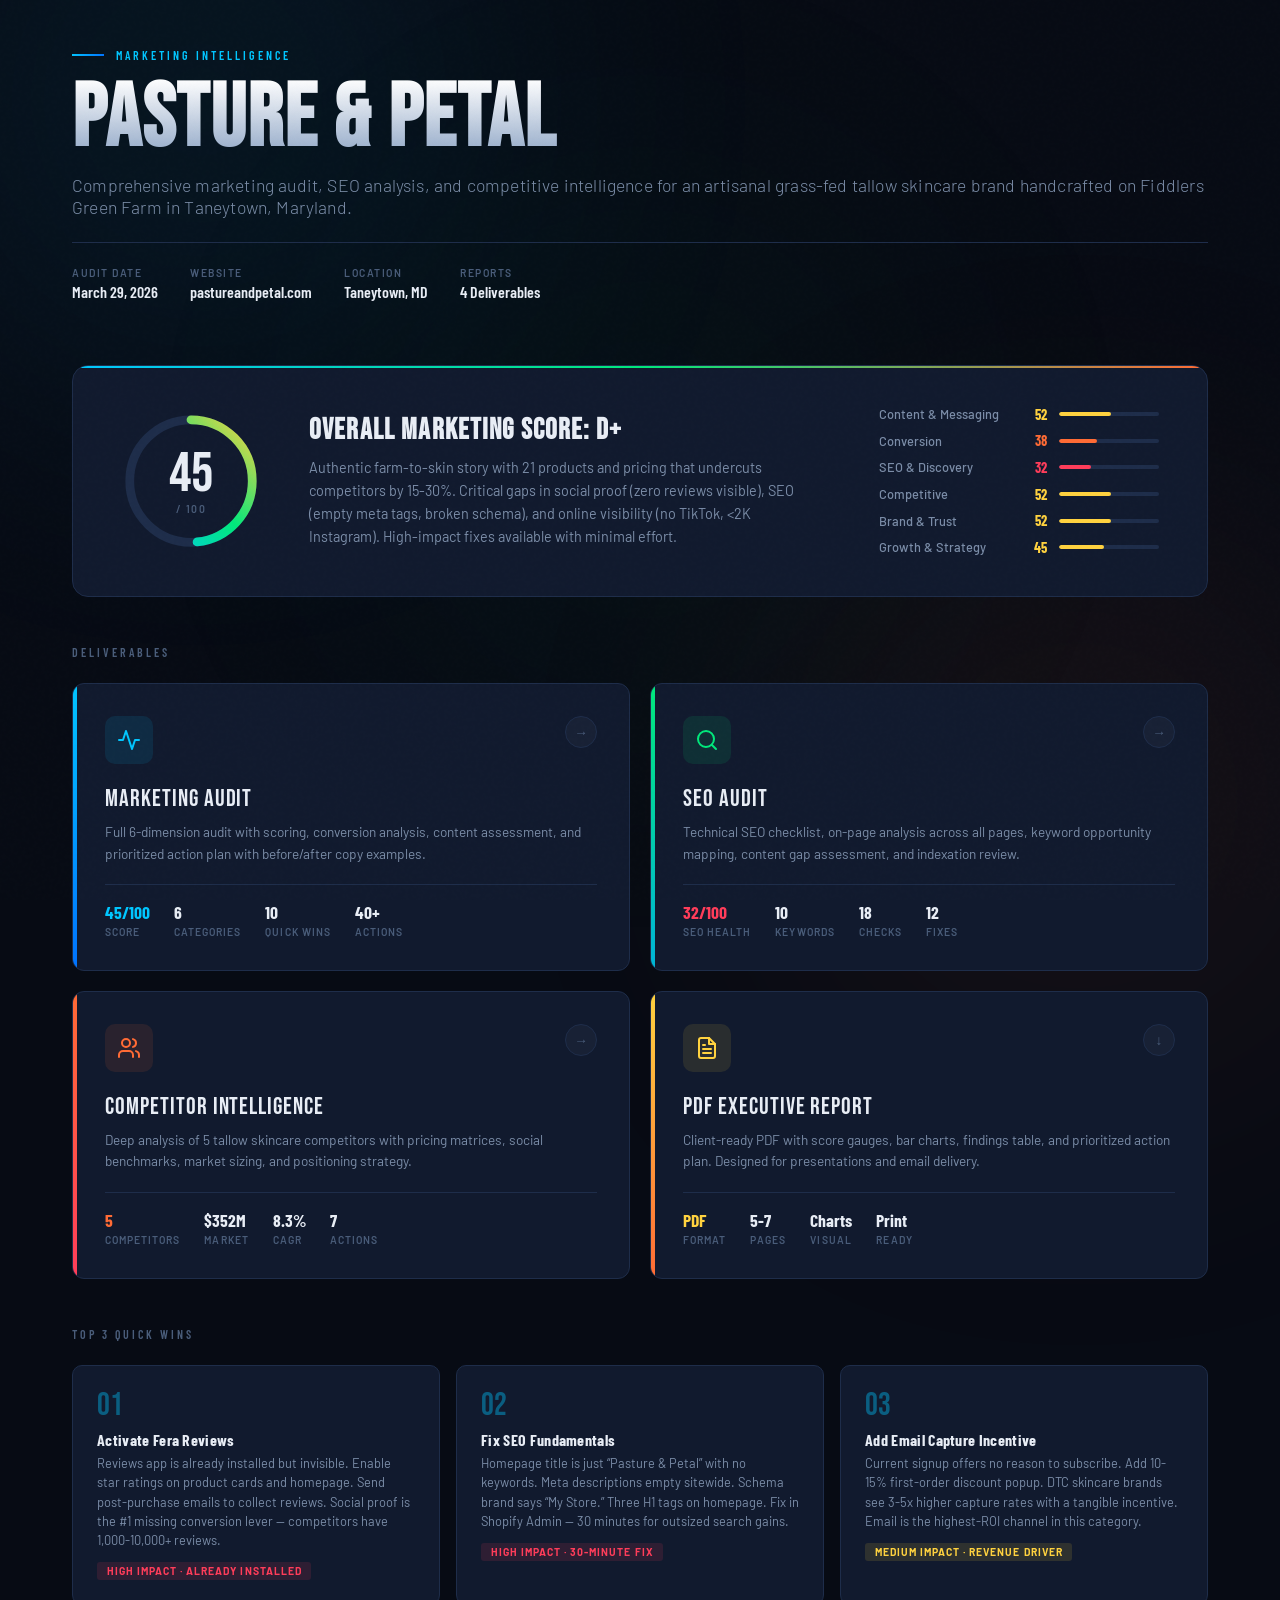
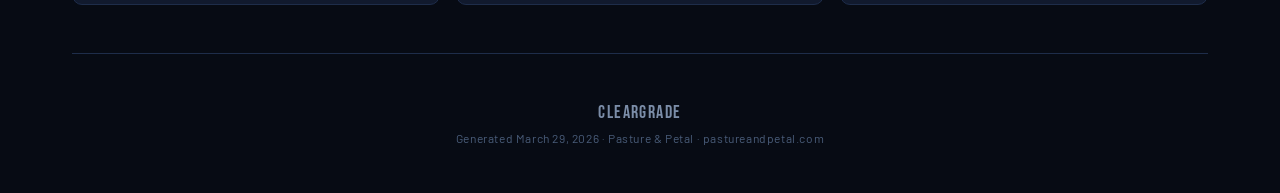
==== index.html @ 1388eb9d "feat: Pasture & Petal marketing intelligence audit Full ClearGrade marketing audit for pastureandpet" ====
<!DOCTYPE html>
<html lang="en">
<head>
<meta charset="UTF-8">
<meta name="viewport" content="width=device-width, initial-scale=1.0">
<title>Pasture &amp; Petal | Marketing Intelligence Dashboard</title>
<link rel="preconnect" href="https://fonts.googleapis.com">
<link rel="preconnect" href="https://fonts.gstatic.com" crossorigin>
<link href="https://fonts.googleapis.com/css2?family=Bebas+Neue&family=Barlow:wght@300;400;500;600;700&family=Barlow+Condensed:wght@400;600;700&display=swap" rel="stylesheet">
<style>
:root {
  --bg-deep: #070b14;
  --bg-primary: #0c1220;
  --bg-card: #111a2e;
  --bg-card-hover: #162038;
  --border: #1e2d4a;
  --border-glow: #2a4a7f;
  --text-primary: #e8edf5;
  --text-secondary: #7b8da8;
  --text-muted: #4a5d7a;
  --accent: #00c6ff;
  --accent-warm: #ff6b35;
  --accent-green: #00e87b;
  --accent-yellow: #ffd23f;
  --accent-red: #ff3d5a;
  --gradient-accent: linear-gradient(135deg, #00c6ff 0%, #0072ff 100%);
  --gradient-warm: linear-gradient(135deg, #ff6b35 0%, #ff3d5a 100%);
  --gradient-green: linear-gradient(135deg, #00e87b 0%, #00b4d8 100%);
  --noise: url("data:image/svg+xml,%3Csvg viewBox='0 0 256 256' xmlns='http://www.w3.org/2000/svg'%3E%3Cfilter id='n'%3E%3CfeTurbulence type='fractalNoise' baseFrequency='0.9' numOctaves='4' stitchTiles='stitch'/%3E%3C/filter%3E%3Crect width='100%25' height='100%25' filter='url(%23n)' opacity='0.04'/%3E%3C/svg%3E");
}

* { margin: 0; padding: 0; box-sizing: border-box; }

body {
  font-family: 'Barlow', sans-serif;
  background: var(--bg-deep);
  color: var(--text-primary);
  min-height: 100vh;
  overflow-x: hidden;
}

body::before {
  content: '';
  position: fixed;
  inset: 0;
  background-image: var(--noise);
  opacity: 0.3;
  pointer-events: none;
  z-index: 1000;
}

.ambient-glow {
  position: fixed;
  width: 600px;
  height: 600px;
  border-radius: 50%;
  filter: blur(150px);
  opacity: 0.07;
  pointer-events: none;
  z-index: 0;
}
.glow-1 { top: -200px; left: -100px; background: var(--accent); }
.glow-2 { bottom: -200px; right: -100px; background: var(--accent-warm); }
.glow-3 { top: 50%; left: 50%; transform: translate(-50%, -50%); background: var(--accent-green); opacity: 0.03; }

.container {
  max-width: 1200px;
  margin: 0 auto;
  padding: 0 2rem;
  position: relative;
  z-index: 1;
}

/* HEADER */
.header { padding: 3rem 0 1rem; position: relative; }
.header-tag {
  font-family: 'Barlow Condensed', sans-serif;
  font-size: 0.75rem;
  font-weight: 600;
  letter-spacing: 0.25em;
  text-transform: uppercase;
  color: var(--accent);
  display: flex;
  align-items: center;
  gap: 0.75rem;
  margin-bottom: 1rem;
  opacity: 0;
  animation: fadeSlideUp 0.6s ease forwards 0.1s;
}
.header-tag::before {
  content: '';
  width: 32px;
  height: 2px;
  background: var(--gradient-accent);
}
.header-title {
  font-family: 'Bebas Neue', sans-serif;
  font-size: clamp(3rem, 7vw, 5.5rem);
  line-height: 0.95;
  letter-spacing: 0.02em;
  background: linear-gradient(180deg, #ffffff 0%, #8ba3c4 100%);
  -webkit-background-clip: text;
  -webkit-text-fill-color: transparent;
  background-clip: text;
  opacity: 0;
  animation: fadeSlideUp 0.6s ease forwards 0.2s;
}
.header-subtitle {
  font-family: 'Barlow', sans-serif;
  font-size: 1.1rem;
  font-weight: 300;
  color: var(--text-secondary);
  margin-top: 0.75rem;
  letter-spacing: 0.01em;
  opacity: 0;
  animation: fadeSlideUp 0.6s ease forwards 0.35s;
}
.header-meta {
  display: flex;
  gap: 2rem;
  margin-top: 1.5rem;
  padding-top: 1.5rem;
  border-top: 1px solid var(--border);
  opacity: 0;
  animation: fadeSlideUp 0.6s ease forwards 0.45s;
}
.meta-item { display: flex; flex-direction: column; gap: 0.2rem; }
.meta-label {
  font-size: 0.65rem;
  font-weight: 600;
  letter-spacing: 0.15em;
  text-transform: uppercase;
  color: var(--text-muted);
}
.meta-value {
  font-family: 'Barlow Condensed', sans-serif;
  font-size: 1rem;
  font-weight: 600;
  color: var(--text-primary);
}

/* SCORE HERO */
.score-section { margin: 3rem 0; opacity: 0; animation: fadeSlideUp 0.6s ease forwards 0.55s; }
.score-banner {
  background: var(--bg-card);
  border: 1px solid var(--border);
  border-radius: 16px;
  padding: 2.5rem 3rem;
  display: grid;
  grid-template-columns: auto 1fr auto;
  align-items: center;
  gap: 3rem;
  position: relative;
  overflow: hidden;
}
.score-banner::before {
  content: '';
  position: absolute;
  top: 0; left: 0; right: 0;
  height: 2px;
  background: linear-gradient(90deg, var(--accent) 0%, var(--accent-green) 50%, var(--accent-warm) 100%);
}
.score-gauge { width: 140px; height: 140px; position: relative; }
.score-gauge svg { width: 100%; height: 100%; transform: rotate(-90deg); }
.score-gauge-bg { fill: none; stroke: var(--border); stroke-width: 8; }
.score-gauge-fill {
  fill: none;
  stroke: url(#scoreGradient);
  stroke-width: 8;
  stroke-linecap: round;
  stroke-dasharray: 377;
  stroke-dashoffset: 377;
  animation: gaugeAnimate 1.5s ease-out forwards 0.8s;
}
.score-number {
  position: absolute;
  inset: 0;
  display: flex;
  flex-direction: column;
  align-items: center;
  justify-content: center;
}
.score-number .num {
  font-family: 'Bebas Neue', sans-serif;
  font-size: 3.5rem;
  line-height: 1;
  color: var(--text-primary);
}
.score-number .label {
  font-size: 0.65rem;
  font-weight: 600;
  letter-spacing: 0.15em;
  text-transform: uppercase;
  color: var(--text-muted);
}
.score-details h2 {
  font-family: 'Bebas Neue', sans-serif;
  font-size: 1.8rem;
  letter-spacing: 0.04em;
  margin-bottom: 0.5rem;
}
.score-details p {
  font-size: 0.9rem;
  color: var(--text-secondary);
  line-height: 1.6;
  max-width: 500px;
}
.score-categories { display: flex; flex-direction: column; gap: 0.6rem; min-width: 280px; }
.cat-row {
  display: grid;
  grid-template-columns: 1fr auto 100px;
  align-items: center;
  gap: 0.75rem;
  font-size: 0.8rem;
}
.cat-name { color: var(--text-secondary); font-weight: 500; }
.cat-score { font-family: 'Barlow Condensed', sans-serif; font-weight: 700; font-size: 0.9rem; }
.cat-bar { height: 4px; background: var(--border); border-radius: 2px; overflow: hidden; }
.cat-bar-fill { height: 100%; border-radius: 2px; transition: width 1.2s ease; width: 0; }

/* REPORT CARDS */
.reports-section { margin: 3rem 0; }
.section-label {
  font-family: 'Barlow Condensed', sans-serif;
  font-size: 0.75rem;
  font-weight: 600;
  letter-spacing: 0.25em;
  text-transform: uppercase;
  color: var(--text-muted);
  margin-bottom: 1.5rem;
  opacity: 0;
  animation: fadeSlideUp 0.6s ease forwards 0.65s;
}
.reports-grid { display: grid; grid-template-columns: repeat(2, 1fr); gap: 1.25rem; }
.report-card {
  background: var(--bg-card);
  border: 1px solid var(--border);
  border-radius: 12px;
  padding: 2rem;
  text-decoration: none;
  color: inherit;
  position: relative;
  overflow: hidden;
  transition: all 0.3s ease;
  opacity: 0;
  animation: fadeSlideUp 0.5s ease forwards;
}
.report-card:nth-child(1) { animation-delay: 0.7s; }
.report-card:nth-child(2) { animation-delay: 0.8s; }
.report-card:nth-child(3) { animation-delay: 0.9s; }
.report-card:nth-child(4) { animation-delay: 1.0s; }
.report-card::before {
  content: '';
  position: absolute;
  top: 0; left: 0;
  width: 4px; height: 100%;
  border-radius: 2px 0 0 2px;
  transition: width 0.3s ease;
}
.report-card:hover { border-color: var(--border-glow); background: var(--bg-card-hover); transform: translateY(-2px); }
.report-card:hover::before { width: 6px; }
.card-accent-blue::before { background: var(--gradient-accent); }
.card-accent-green::before { background: var(--gradient-green); }
.card-accent-warm::before { background: var(--gradient-warm); }
.card-accent-yellow::before { background: linear-gradient(180deg, var(--accent-yellow) 0%, var(--accent-warm) 100%); }
.card-icon {
  width: 48px; height: 48px;
  border-radius: 10px;
  display: flex;
  align-items: center;
  justify-content: center;
  margin-bottom: 1.25rem;
  font-size: 1.3rem;
}
.card-accent-blue .card-icon { background: rgba(0,198,255,0.1); color: var(--accent); }
.card-accent-green .card-icon { background: rgba(0,232,123,0.1); color: var(--accent-green); }
.card-accent-warm .card-icon { background: rgba(255,107,53,0.1); color: var(--accent-warm); }
.card-accent-yellow .card-icon { background: rgba(255,210,63,0.1); color: var(--accent-yellow); }
.card-title {
  font-family: 'Bebas Neue', sans-serif;
  font-size: 1.5rem;
  letter-spacing: 0.04em;
  margin-bottom: 0.5rem;
}
.card-desc { font-size: 0.85rem; color: var(--text-secondary); line-height: 1.6; margin-bottom: 1.25rem; }
.card-stats { display: flex; gap: 1.5rem; padding-top: 1rem; border-top: 1px solid var(--border); }
.card-stat { display: flex; flex-direction: column; gap: 0.15rem; }
.card-stat-value { font-family: 'Barlow Condensed', sans-serif; font-size: 1.1rem; font-weight: 700; }
.card-stat-label { font-size: 0.65rem; font-weight: 600; letter-spacing: 0.1em; text-transform: uppercase; color: var(--text-muted); }
.card-arrow {
  position: absolute;
  top: 2rem; right: 2rem;
  width: 32px; height: 32px;
  border-radius: 50%;
  background: rgba(255,255,255,0.03);
  border: 1px solid var(--border);
  display: flex;
  align-items: center;
  justify-content: center;
  color: var(--text-muted);
  font-size: 0.85rem;
  transition: all 0.3s ease;
}
.report-card:hover .card-arrow { background: rgba(255,255,255,0.08); color: var(--text-primary); transform: translateX(2px); }

/* QUICK WINS */
.quickwins-section { margin: 3rem 0; opacity: 0; animation: fadeSlideUp 0.5s ease forwards 1.1s; }
.quickwins-grid { display: grid; grid-template-columns: repeat(3, 1fr); gap: 1rem; }
.qw-card { background: var(--bg-card); border: 1px solid var(--border); border-radius: 10px; padding: 1.5rem; }
.qw-number { font-family: 'Bebas Neue', sans-serif; font-size: 2rem; color: var(--accent); opacity: 0.4; line-height: 1; margin-bottom: 0.5rem; }
.qw-title { font-family: 'Barlow Condensed', sans-serif; font-size: 1rem; font-weight: 700; letter-spacing: 0.02em; margin-bottom: 0.35rem; }
.qw-desc { font-size: 0.8rem; color: var(--text-secondary); line-height: 1.5; }
.qw-impact {
  display: inline-block;
  margin-top: 0.75rem;
  font-size: 0.65rem;
  font-weight: 700;
  letter-spacing: 0.1em;
  text-transform: uppercase;
  padding: 0.2rem 0.6rem;
  border-radius: 3px;
}
.impact-high { background: rgba(255,61,90,0.12); color: var(--accent-red); }
.impact-medium { background: rgba(255,210,63,0.12); color: var(--accent-yellow); }

/* FOOTER */
.footer {
  padding: 3rem 0;
  text-align: center;
  border-top: 1px solid var(--border);
  margin-top: 3rem;
  opacity: 0;
  animation: fadeSlideUp 0.5s ease forwards 1.2s;
}
.footer-brand {
  font-family: 'Bebas Neue', sans-serif;
  font-size: 1.1rem;
  letter-spacing: 0.08em;
  color: var(--text-secondary);
  margin-bottom: 0.5rem;
}
.footer-text { font-size: 0.75rem; color: var(--text-muted); letter-spacing: 0.05em; }

/* ANIMATIONS */
@keyframes fadeSlideUp {
  from { opacity: 0; transform: translateY(20px); }
  to { opacity: 1; transform: translateY(0); }
}
/* 45/100: dashoffset = 377 * (1 - 0.45) = 207 */
@keyframes gaugeAnimate { to { stroke-dashoffset: 207; } }

/* RESPONSIVE */
@media (max-width: 900px) {
  .score-banner { grid-template-columns: 1fr; text-align: center; padding: 2rem; gap: 1.5rem; }
  .score-gauge { margin: 0 auto; }
  .score-categories { min-width: unset; }
  .reports-grid { grid-template-columns: 1fr; }
  .quickwins-grid { grid-template-columns: 1fr; }
  .header-meta { flex-wrap: wrap; gap: 1rem; }
}
@media (max-width: 600px) {
  .container { padding: 0 1rem; }
  .score-banner { padding: 1.5rem; }
  .cat-row { grid-template-columns: 1fr auto 60px; }
}
</style>
</head>
<body>

<div class="ambient-glow glow-1"></div>
<div class="ambient-glow glow-2"></div>
<div class="ambient-glow glow-3"></div>

<div class="container">

  <!-- HEADER -->
  <header class="header">
    <div class="header-tag">Marketing Intelligence</div>
    <h1 class="header-title">Pasture &amp; Petal</h1>
    <p class="header-subtitle">Comprehensive marketing audit, SEO analysis, and competitive intelligence for an artisanal grass-fed tallow skincare brand handcrafted on Fiddlers Green Farm in Taneytown, Maryland.</p>
    <div class="header-meta">
      <div class="meta-item">
        <span class="meta-label">Audit Date</span>
        <span class="meta-value">March 29, 2026</span>
      </div>
      <div class="meta-item">
        <span class="meta-label">Website</span>
        <span class="meta-value">pastureandpetal.com</span>
      </div>
      <div class="meta-item">
        <span class="meta-label">Location</span>
        <span class="meta-value">Taneytown, MD</span>
      </div>
      <div class="meta-item">
        <span class="meta-label">Reports</span>
        <span class="meta-value">4 Deliverables</span>
      </div>
    </div>
  </header>

  <!-- SCORE BANNER -->
  <section class="score-section">
    <div class="score-banner">
      <div class="score-gauge">
        <svg viewBox="0 0 128 128">
          <defs>
            <linearGradient id="scoreGradient" x1="0%" y1="0%" x2="100%" y2="100%">
              <stop offset="0%" style="stop-color:#00c6ff"/>
              <stop offset="50%" style="stop-color:#00e87b"/>
              <stop offset="100%" style="stop-color:#ffd23f"/>
            </linearGradient>
          </defs>
          <circle class="score-gauge-bg" cx="64" cy="64" r="56"/>
          <circle class="score-gauge-fill" cx="64" cy="64" r="56"/>
        </svg>
        <div class="score-number">
          <span class="num">45</span>
          <span class="label">/ 100</span>
        </div>
      </div>
      <div class="score-details">
        <h2>Overall Marketing Score: D+</h2>
        <p>Authentic farm-to-skin story with 21 products and pricing that undercuts competitors by 15-30%. Critical gaps in social proof (zero reviews visible), SEO (empty meta tags, broken schema), and online visibility (no TikTok, &lt;2K Instagram). High-impact fixes available with minimal effort.</p>
      </div>
      <div class="score-categories">
        <div class="cat-row">
          <span class="cat-name">Content &amp; Messaging</span>
          <span class="cat-score" style="color: var(--accent-yellow)">52</span>
          <div class="cat-bar"><div class="cat-bar-fill" data-width="52" style="background: var(--accent-yellow)"></div></div>
        </div>
        <div class="cat-row">
          <span class="cat-name">Conversion</span>
          <span class="cat-score" style="color: var(--accent-warm)">38</span>
          <div class="cat-bar"><div class="cat-bar-fill" data-width="38" style="background: var(--accent-warm)"></div></div>
        </div>
        <div class="cat-row">
          <span class="cat-name">SEO &amp; Discovery</span>
          <span class="cat-score" style="color: var(--accent-red)">32</span>
          <div class="cat-bar"><div class="cat-bar-fill" data-width="32" style="background: var(--accent-red)"></div></div>
        </div>
        <div class="cat-row">
          <span class="cat-name">Competitive</span>
          <span class="cat-score" style="color: var(--accent-yellow)">52</span>
          <div class="cat-bar"><div class="cat-bar-fill" data-width="52" style="background: var(--accent-yellow)"></div></div>
        </div>
        <div class="cat-row">
          <span class="cat-name">Brand &amp; Trust</span>
          <span class="cat-score" style="color: var(--accent-yellow)">52</span>
          <div class="cat-bar"><div class="cat-bar-fill" data-width="52" style="background: var(--accent-yellow)"></div></div>
        </div>
        <div class="cat-row">
          <span class="cat-name">Growth &amp; Strategy</span>
          <span class="cat-score" style="color: var(--accent-yellow)">45</span>
          <div class="cat-bar"><div class="cat-bar-fill" data-width="45" style="background: var(--accent-yellow)"></div></div>
        </div>
      </div>
    </div>
  </section>

  <!-- REPORTS -->
  <section class="reports-section">
    <div class="section-label">Deliverables</div>
    <div class="reports-grid">

      <a href="marketing-audit.html" class="report-card card-accent-blue">
        <div class="card-arrow">&rarr;</div>
        <div class="card-icon">
          <svg width="24" height="24" viewBox="0 0 24 24" fill="none" stroke="currentColor" stroke-width="2" stroke-linecap="round" stroke-linejoin="round"><path d="M22 12h-4l-3 9L9 3l-3 9H2"/></svg>
        </div>
        <div class="card-title">Marketing Audit</div>
        <div class="card-desc">Full 6-dimension audit with scoring, conversion analysis, content assessment, and prioritized action plan with before/after copy examples.</div>
        <div class="card-stats">
          <div class="card-stat">
            <span class="card-stat-value" style="color: var(--accent)">45/100</span>
            <span class="card-stat-label">Score</span>
          </div>
          <div class="card-stat">
            <span class="card-stat-value">6</span>
            <span class="card-stat-label">Categories</span>
          </div>
          <div class="card-stat">
            <span class="card-stat-value">10</span>
            <span class="card-stat-label">Quick Wins</span>
          </div>
          <div class="card-stat">
            <span class="card-stat-value">40+</span>
            <span class="card-stat-label">Actions</span>
          </div>
        </div>
      </a>

      <a href="seo-audit.html" class="report-card card-accent-green">
        <div class="card-arrow">&rarr;</div>
        <div class="card-icon">
          <svg width="24" height="24" viewBox="0 0 24 24" fill="none" stroke="currentColor" stroke-width="2" stroke-linecap="round" stroke-linejoin="round"><circle cx="11" cy="11" r="8"/><path d="m21 21-4.3-4.3"/></svg>
        </div>
        <div class="card-title">SEO Audit</div>
        <div class="card-desc">Technical SEO checklist, on-page analysis across all pages, keyword opportunity mapping, content gap assessment, and indexation review.</div>
        <div class="card-stats">
          <div class="card-stat">
            <span class="card-stat-value" style="color: var(--accent-red)">32/100</span>
            <span class="card-stat-label">SEO Health</span>
          </div>
          <div class="card-stat">
            <span class="card-stat-value">10</span>
            <span class="card-stat-label">Keywords</span>
          </div>
          <div class="card-stat">
            <span class="card-stat-value">18</span>
            <span class="card-stat-label">Checks</span>
          </div>
          <div class="card-stat">
            <span class="card-stat-value">12</span>
            <span class="card-stat-label">Fixes</span>
          </div>
        </div>
      </a>

      <a href="competitor-report.html" class="report-card card-accent-warm">
        <div class="card-arrow">&rarr;</div>
        <div class="card-icon">
          <svg width="24" height="24" viewBox="0 0 24 24" fill="none" stroke="currentColor" stroke-width="2" stroke-linecap="round" stroke-linejoin="round"><path d="M16 21v-2a4 4 0 0 0-4-4H6a4 4 0 0 0-4 4v2"/><circle cx="9" cy="7" r="4"/><path d="M22 21v-2a4 4 0 0 0-3-3.87"/><path d="M16 3.13a4 4 0 0 1 0 7.75"/></svg>
        </div>
        <div class="card-title">Competitor Intelligence</div>
        <div class="card-desc">Deep analysis of 5 tallow skincare competitors with pricing matrices, social benchmarks, market sizing, and positioning strategy.</div>
        <div class="card-stats">
          <div class="card-stat">
            <span class="card-stat-value" style="color: var(--accent-warm)">5</span>
            <span class="card-stat-label">Competitors</span>
          </div>
          <div class="card-stat">
            <span class="card-stat-value">$352M</span>
            <span class="card-stat-label">Market</span>
          </div>
          <div class="card-stat">
            <span class="card-stat-value">8.3%</span>
            <span class="card-stat-label">CAGR</span>
          </div>
          <div class="card-stat">
            <span class="card-stat-value">7</span>
            <span class="card-stat-label">Actions</span>
          </div>
        </div>
      </a>

      <a href="marketing-report.pdf" class="report-card card-accent-yellow" target="_blank">
        <div class="card-arrow">&darr;</div>
        <div class="card-icon">
          <svg width="24" height="24" viewBox="0 0 24 24" fill="none" stroke="currentColor" stroke-width="2" stroke-linecap="round" stroke-linejoin="round"><path d="M14 2H6a2 2 0 0 0-2 2v16a2 2 0 0 0 2 2h12a2 2 0 0 0 2-2V8z"/><polyline points="14 2 14 8 20 8"/><line x1="16" y1="13" x2="8" y2="13"/><line x1="16" y1="17" x2="8" y2="17"/><polyline points="10 9 9 9 8 9"/></svg>
        </div>
        <div class="card-title">PDF Executive Report</div>
        <div class="card-desc">Client-ready PDF with score gauges, bar charts, findings table, and prioritized action plan. Designed for presentations and email delivery.</div>
        <div class="card-stats">
          <div class="card-stat">
            <span class="card-stat-value" style="color: var(--accent-yellow)">PDF</span>
            <span class="card-stat-label">Format</span>
          </div>
          <div class="card-stat">
            <span class="card-stat-value">5-7</span>
            <span class="card-stat-label">Pages</span>
          </div>
          <div class="card-stat">
            <span class="card-stat-value">Charts</span>
            <span class="card-stat-label">Visual</span>
          </div>
          <div class="card-stat">
            <span class="card-stat-value">Print</span>
            <span class="card-stat-label">Ready</span>
          </div>
        </div>
      </a>

    </div>
  </section>

  <!-- TOP 3 QUICK WINS -->
  <section class="quickwins-section">
    <div class="section-label">Top 3 Quick Wins</div>
    <div class="quickwins-grid">
      <div class="qw-card">
        <div class="qw-number">01</div>
        <div class="qw-title">Activate Fera Reviews</div>
        <div class="qw-desc">Reviews app is already installed but invisible. Enable star ratings on product cards and homepage. Send post-purchase emails to collect reviews. Social proof is the #1 missing conversion lever &mdash; competitors have 1,000-10,000+ reviews.</div>
        <span class="qw-impact impact-high">High Impact &middot; Already Installed</span>
      </div>
      <div class="qw-card">
        <div class="qw-number">02</div>
        <div class="qw-title">Fix SEO Fundamentals</div>
        <div class="qw-desc">Homepage title is just &ldquo;Pasture &amp; Petal&rdquo; with no keywords. Meta descriptions empty sitewide. Schema brand says &ldquo;My Store.&rdquo; Three H1 tags on homepage. Fix in Shopify Admin &mdash; 30 minutes for outsized search gains.</div>
        <span class="qw-impact impact-high">High Impact &middot; 30-Minute Fix</span>
      </div>
      <div class="qw-card">
        <div class="qw-number">03</div>
        <div class="qw-title">Add Email Capture Incentive</div>
        <div class="qw-desc">Current signup offers no reason to subscribe. Add 10-15% first-order discount popup. DTC skincare brands see 3-5x higher capture rates with a tangible incentive. Email is the highest-ROI channel in this category.</div>
        <span class="qw-impact impact-medium">Medium Impact &middot; Revenue Driver</span>
      </div>
    </div>
  </section>

  <!-- FOOTER -->
  <footer class="footer">
    <div class="footer-brand">ClearGrade</div>
    <div class="footer-text">Generated March 29, 2026 &middot; Pasture &amp; Petal &middot; pastureandpetal.com</div>
  </footer>

</div>

<script>
document.addEventListener('DOMContentLoaded', () => {
  setTimeout(() => {
    document.querySelectorAll('.cat-bar-fill').forEach(bar => {
      bar.style.width = bar.dataset.width + '%';
    });
  }, 800);
});
</script>

</body>
</html>
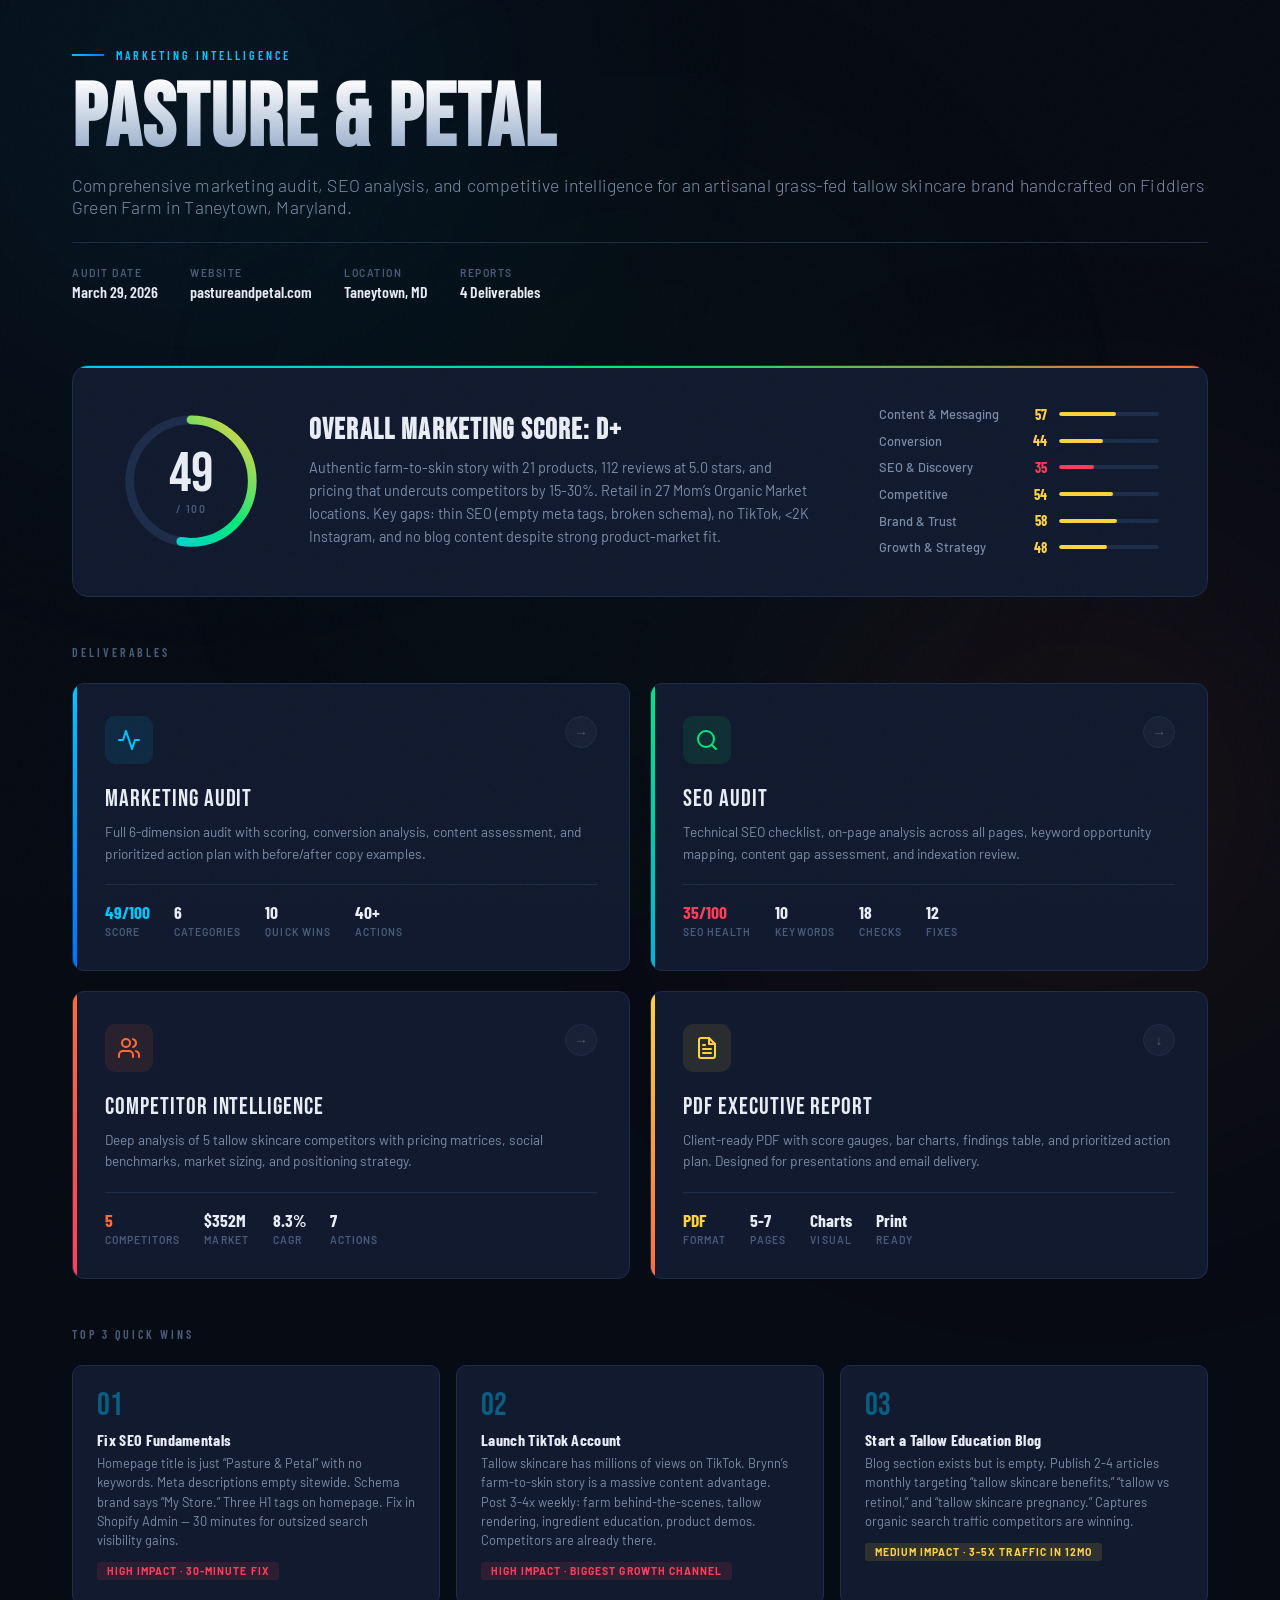
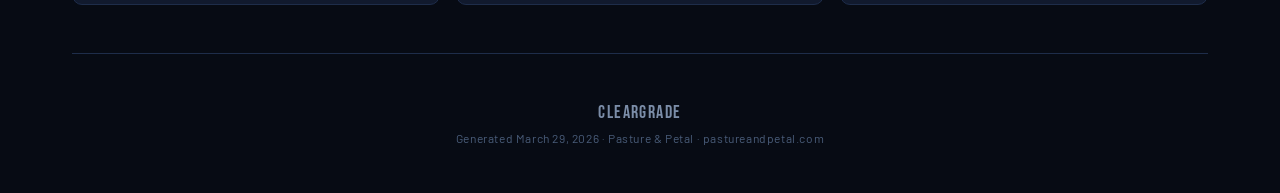
==== commit 5a9a84d2: "fix: correct factual errors found during audit verification QA verification against the live site re" ====
--- a/index.html
+++ b/index.html
@@ -346,8 +346,8 @@
   from { opacity: 0; transform: translateY(20px); }
   to { opacity: 1; transform: translateY(0); }
 }
-/* 45/100: dashoffset = 377 * (1 - 0.45) = 207 */
-@keyframes gaugeAnimate { to { stroke-dashoffset: 207; } }
+/* 49/100: dashoffset = 377 * (1 - 0.49) = 192 */
+@keyframes gaugeAnimate { to { stroke-dashoffset: 192; } }
 
 /* RESPONSIVE */
 @media (max-width: 900px) {
@@ -414,44 +414,44 @@
           <circle class="score-gauge-fill" cx="64" cy="64" r="56"/>
         </svg>
         <div class="score-number">
-          <span class="num">45</span>
+          <span class="num">49</span>
           <span class="label">/ 100</span>
         </div>
       </div>
       <div class="score-details">
         <h2>Overall Marketing Score: D+</h2>
-        <p>Authentic farm-to-skin story with 21 products and pricing that undercuts competitors by 15-30%. Critical gaps in social proof (zero reviews visible), SEO (empty meta tags, broken schema), and online visibility (no TikTok, &lt;2K Instagram). High-impact fixes available with minimal effort.</p>
+        <p>Authentic farm-to-skin story with 21 products, 112 reviews at 5.0 stars, and pricing that undercuts competitors by 15-30%. Retail in 27 Mom&rsquo;s Organic Market locations. Key gaps: thin SEO (empty meta tags, broken schema), no TikTok, &lt;2K Instagram, and no blog content despite strong product-market fit.</p>
       </div>
       <div class="score-categories">
         <div class="cat-row">
           <span class="cat-name">Content &amp; Messaging</span>
-          <span class="cat-score" style="color: var(--accent-yellow)">52</span>
-          <div class="cat-bar"><div class="cat-bar-fill" data-width="52" style="background: var(--accent-yellow)"></div></div>
+          <span class="cat-score" style="color: var(--accent-yellow)">57</span>
+          <div class="cat-bar"><div class="cat-bar-fill" data-width="57" style="background: var(--accent-yellow)"></div></div>
         </div>
         <div class="cat-row">
           <span class="cat-name">Conversion</span>
-          <span class="cat-score" style="color: var(--accent-warm)">38</span>
-          <div class="cat-bar"><div class="cat-bar-fill" data-width="38" style="background: var(--accent-warm)"></div></div>
+          <span class="cat-score" style="color: var(--accent-yellow)">44</span>
+          <div class="cat-bar"><div class="cat-bar-fill" data-width="44" style="background: var(--accent-yellow)"></div></div>
         </div>
         <div class="cat-row">
           <span class="cat-name">SEO &amp; Discovery</span>
-          <span class="cat-score" style="color: var(--accent-red)">32</span>
-          <div class="cat-bar"><div class="cat-bar-fill" data-width="32" style="background: var(--accent-red)"></div></div>
+          <span class="cat-score" style="color: var(--accent-red)">35</span>
+          <div class="cat-bar"><div class="cat-bar-fill" data-width="35" style="background: var(--accent-red)"></div></div>
         </div>
         <div class="cat-row">
           <span class="cat-name">Competitive</span>
-          <span class="cat-score" style="color: var(--accent-yellow)">52</span>
-          <div class="cat-bar"><div class="cat-bar-fill" data-width="52" style="background: var(--accent-yellow)"></div></div>
+          <span class="cat-score" style="color: var(--accent-yellow)">54</span>
+          <div class="cat-bar"><div class="cat-bar-fill" data-width="54" style="background: var(--accent-yellow)"></div></div>
         </div>
         <div class="cat-row">
           <span class="cat-name">Brand &amp; Trust</span>
-          <span class="cat-score" style="color: var(--accent-yellow)">52</span>
-          <div class="cat-bar"><div class="cat-bar-fill" data-width="52" style="background: var(--accent-yellow)"></div></div>
+          <span class="cat-score" style="color: var(--accent-yellow)">58</span>
+          <div class="cat-bar"><div class="cat-bar-fill" data-width="58" style="background: var(--accent-yellow)"></div></div>
         </div>
         <div class="cat-row">
           <span class="cat-name">Growth &amp; Strategy</span>
-          <span class="cat-score" style="color: var(--accent-yellow)">45</span>
-          <div class="cat-bar"><div class="cat-bar-fill" data-width="45" style="background: var(--accent-yellow)"></div></div>
+          <span class="cat-score" style="color: var(--accent-yellow)">48</span>
+          <div class="cat-bar"><div class="cat-bar-fill" data-width="48" style="background: var(--accent-yellow)"></div></div>
         </div>
       </div>
     </div>
@@ -471,7 +471,7 @@
         <div class="card-desc">Full 6-dimension audit with scoring, conversion analysis, content assessment, and prioritized action plan with before/after copy examples.</div>
         <div class="card-stats">
           <div class="card-stat">
-            <span class="card-stat-value" style="color: var(--accent)">45/100</span>
+            <span class="card-stat-value" style="color: var(--accent)">49/100</span>
             <span class="card-stat-label">Score</span>
           </div>
           <div class="card-stat">
@@ -498,7 +498,7 @@
         <div class="card-desc">Technical SEO checklist, on-page analysis across all pages, keyword opportunity mapping, content gap assessment, and indexation review.</div>
         <div class="card-stats">
           <div class="card-stat">
-            <span class="card-stat-value" style="color: var(--accent-red)">32/100</span>
+            <span class="card-stat-value" style="color: var(--accent-red)">35/100</span>
             <span class="card-stat-label">SEO Health</span>
           </div>
           <div class="card-stat">
@@ -579,21 +579,21 @@
     <div class="quickwins-grid">
       <div class="qw-card">
         <div class="qw-number">01</div>
-        <div class="qw-title">Activate Fera Reviews</div>
-        <div class="qw-desc">Reviews app is already installed but invisible. Enable star ratings on product cards and homepage. Send post-purchase emails to collect reviews. Social proof is the #1 missing conversion lever &mdash; competitors have 1,000-10,000+ reviews.</div>
-        <span class="qw-impact impact-high">High Impact &middot; Already Installed</span>
+        <div class="qw-title">Fix SEO Fundamentals</div>
+        <div class="qw-desc">Homepage title is just &ldquo;Pasture &amp; Petal&rdquo; with no keywords. Meta descriptions empty sitewide. Schema brand says &ldquo;My Store.&rdquo; Three H1 tags on homepage. Fix in Shopify Admin &mdash; 30 minutes for outsized search visibility gains.</div>
+        <span class="qw-impact impact-high">High Impact &middot; 30-Minute Fix</span>
       </div>
       <div class="qw-card">
         <div class="qw-number">02</div>
-        <div class="qw-title">Fix SEO Fundamentals</div>
-        <div class="qw-desc">Homepage title is just &ldquo;Pasture &amp; Petal&rdquo; with no keywords. Meta descriptions empty sitewide. Schema brand says &ldquo;My Store.&rdquo; Three H1 tags on homepage. Fix in Shopify Admin &mdash; 30 minutes for outsized search gains.</div>
-        <span class="qw-impact impact-high">High Impact &middot; 30-Minute Fix</span>
+        <div class="qw-title">Launch TikTok Account</div>
+        <div class="qw-desc">Tallow skincare has millions of views on TikTok. Brynn&rsquo;s farm-to-skin story is a massive content advantage. Post 3-4x weekly: farm behind-the-scenes, tallow rendering, ingredient education, product demos. Competitors are already there.</div>
+        <span class="qw-impact impact-high">High Impact &middot; Biggest Growth Channel</span>
       </div>
       <div class="qw-card">
         <div class="qw-number">03</div>
-        <div class="qw-title">Add Email Capture Incentive</div>
-        <div class="qw-desc">Current signup offers no reason to subscribe. Add 10-15% first-order discount popup. DTC skincare brands see 3-5x higher capture rates with a tangible incentive. Email is the highest-ROI channel in this category.</div>
-        <span class="qw-impact impact-medium">Medium Impact &middot; Revenue Driver</span>
+        <div class="qw-title">Start a Tallow Education Blog</div>
+        <div class="qw-desc">Blog section exists but is empty. Publish 2-4 articles monthly targeting &ldquo;tallow skincare benefits,&rdquo; &ldquo;tallow vs retinol,&rdquo; and &ldquo;tallow skincare pregnancy.&rdquo; Captures organic search traffic competitors are winning.</div>
+        <span class="qw-impact impact-medium">Medium Impact &middot; 3-5x Traffic in 12mo</span>
       </div>
     </div>
   </section>
